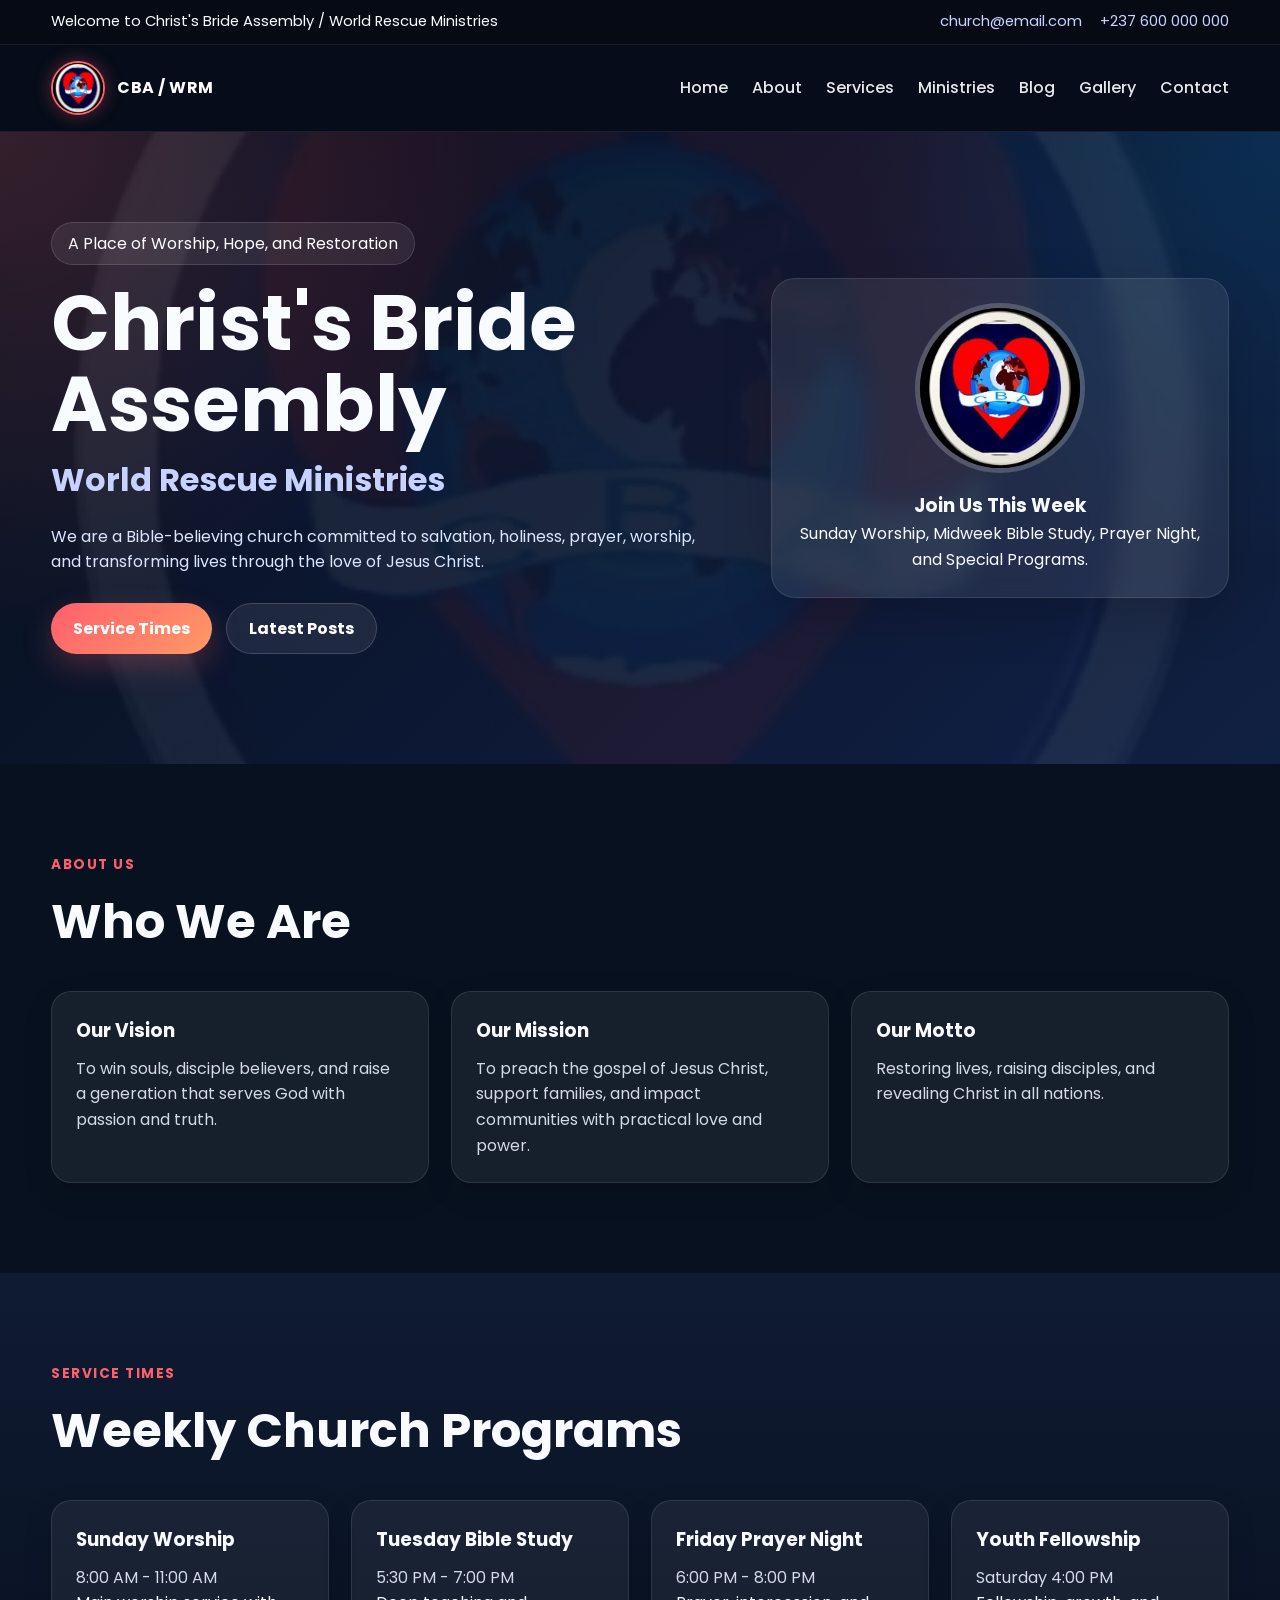
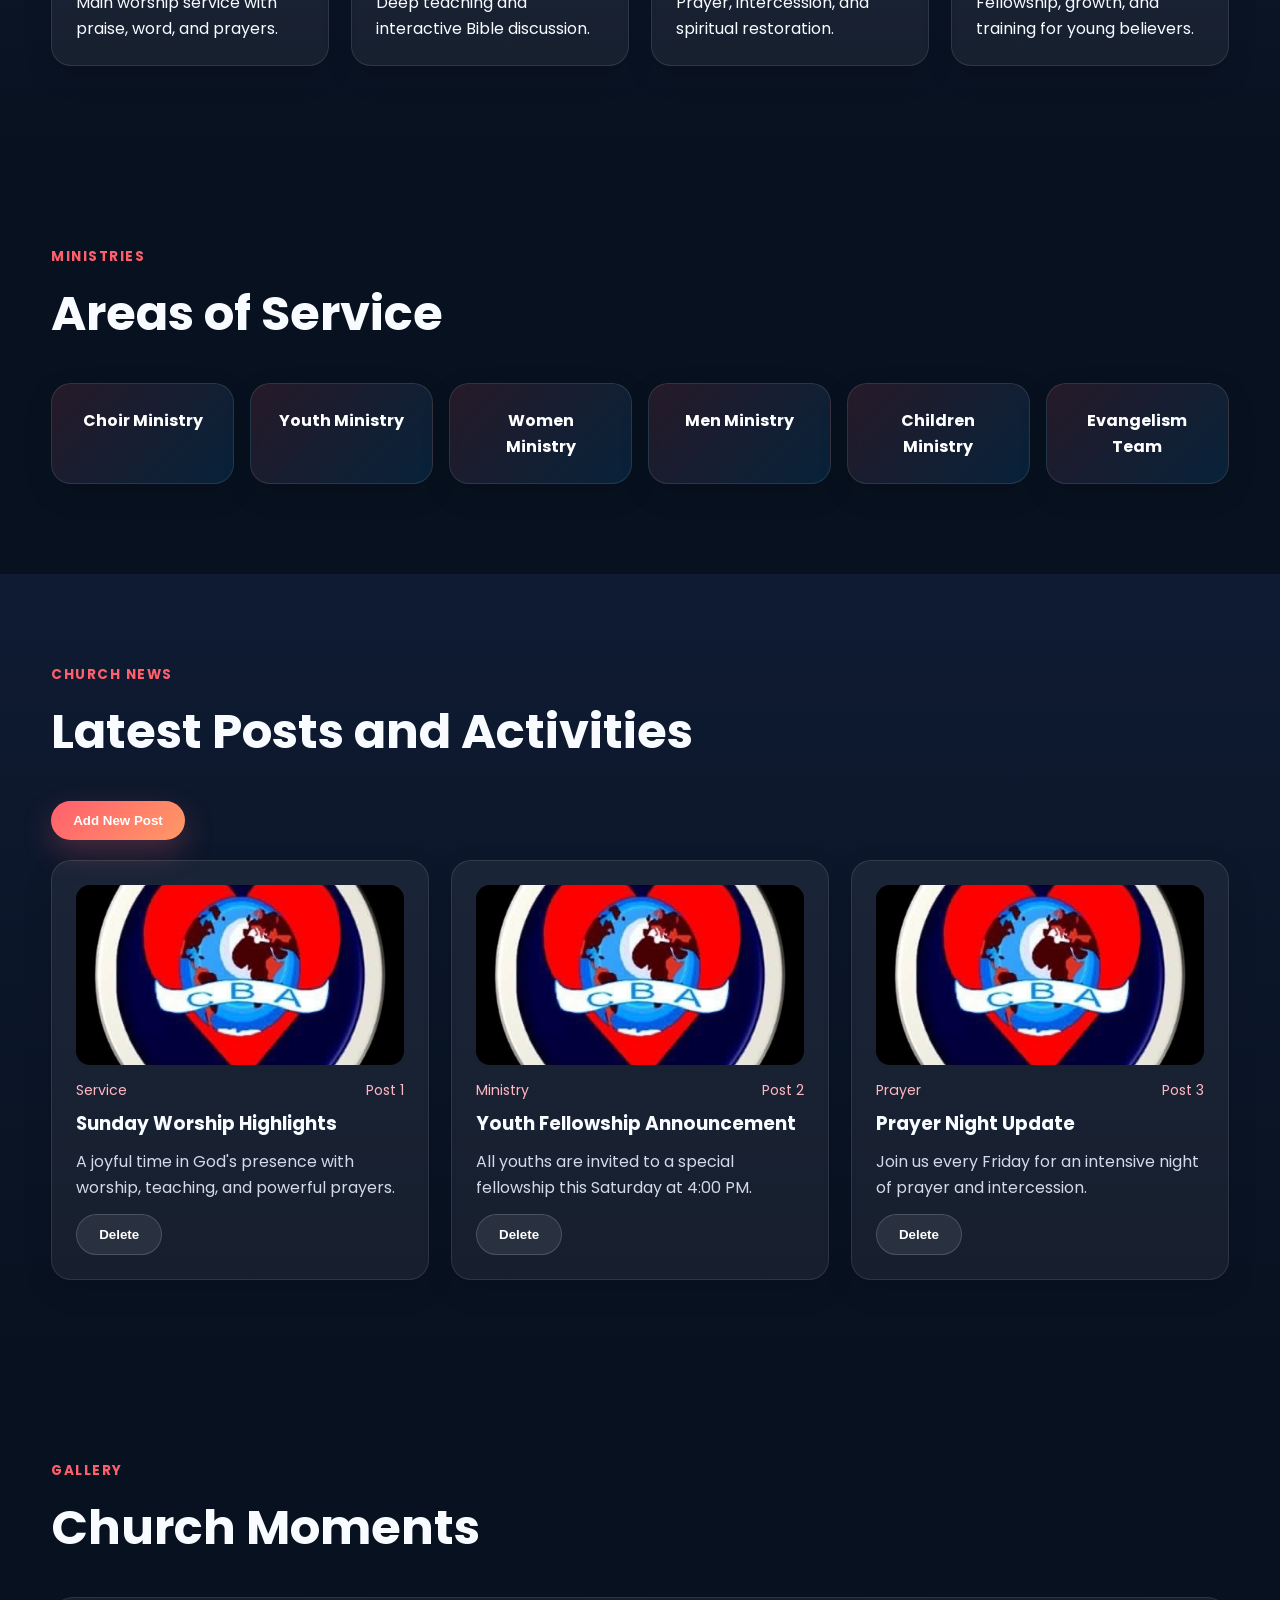
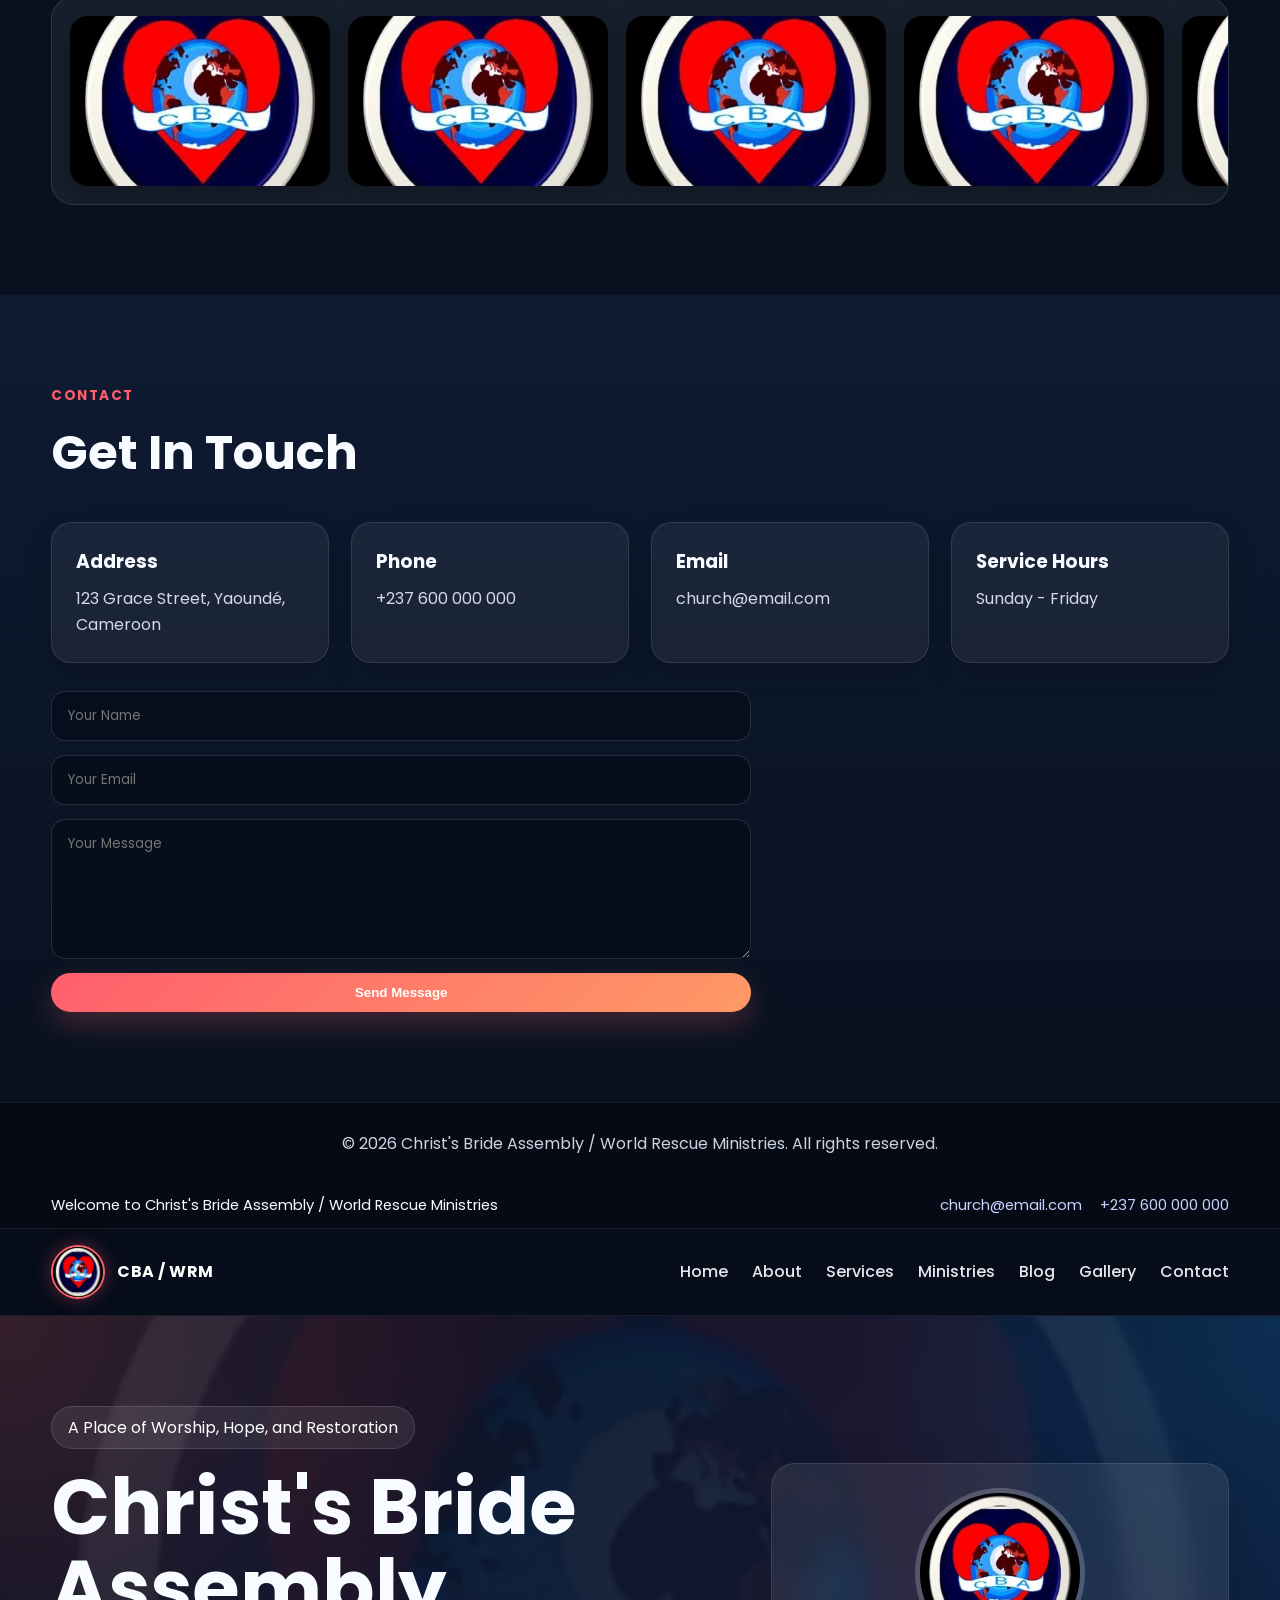
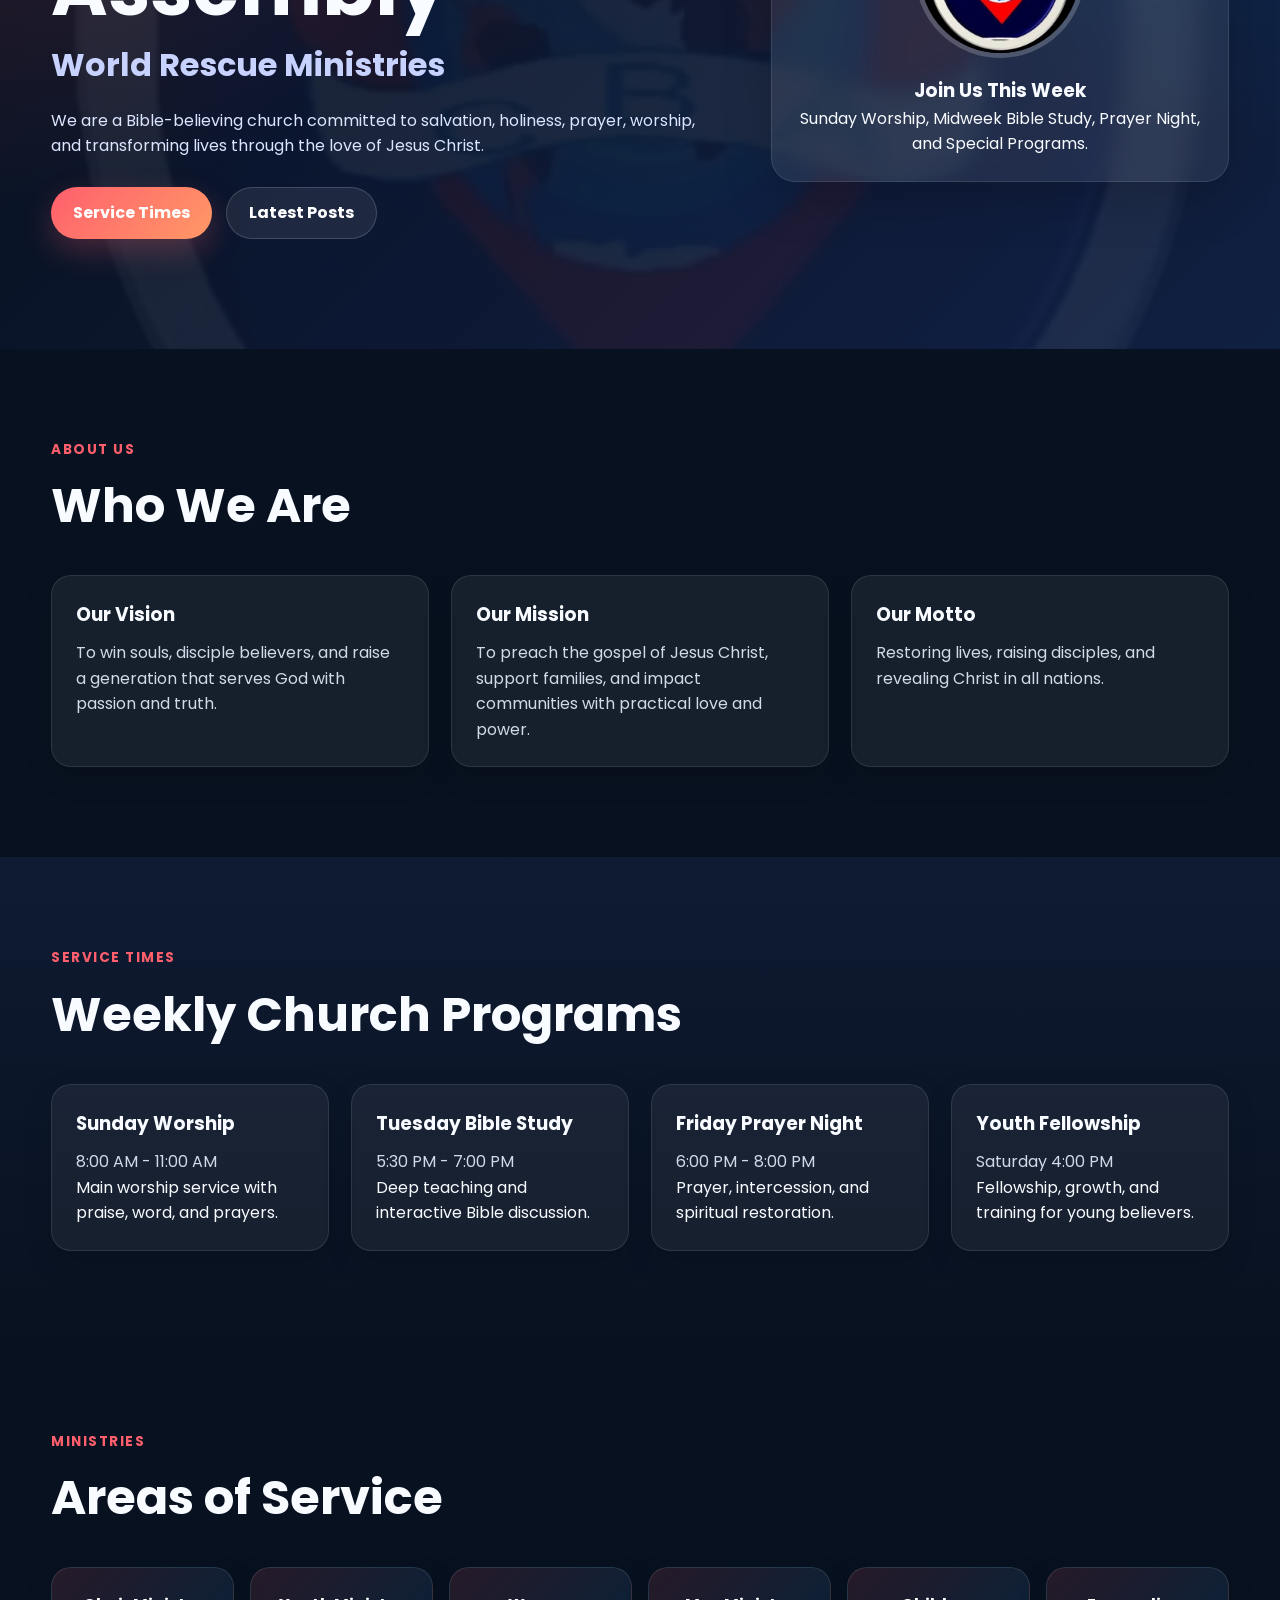
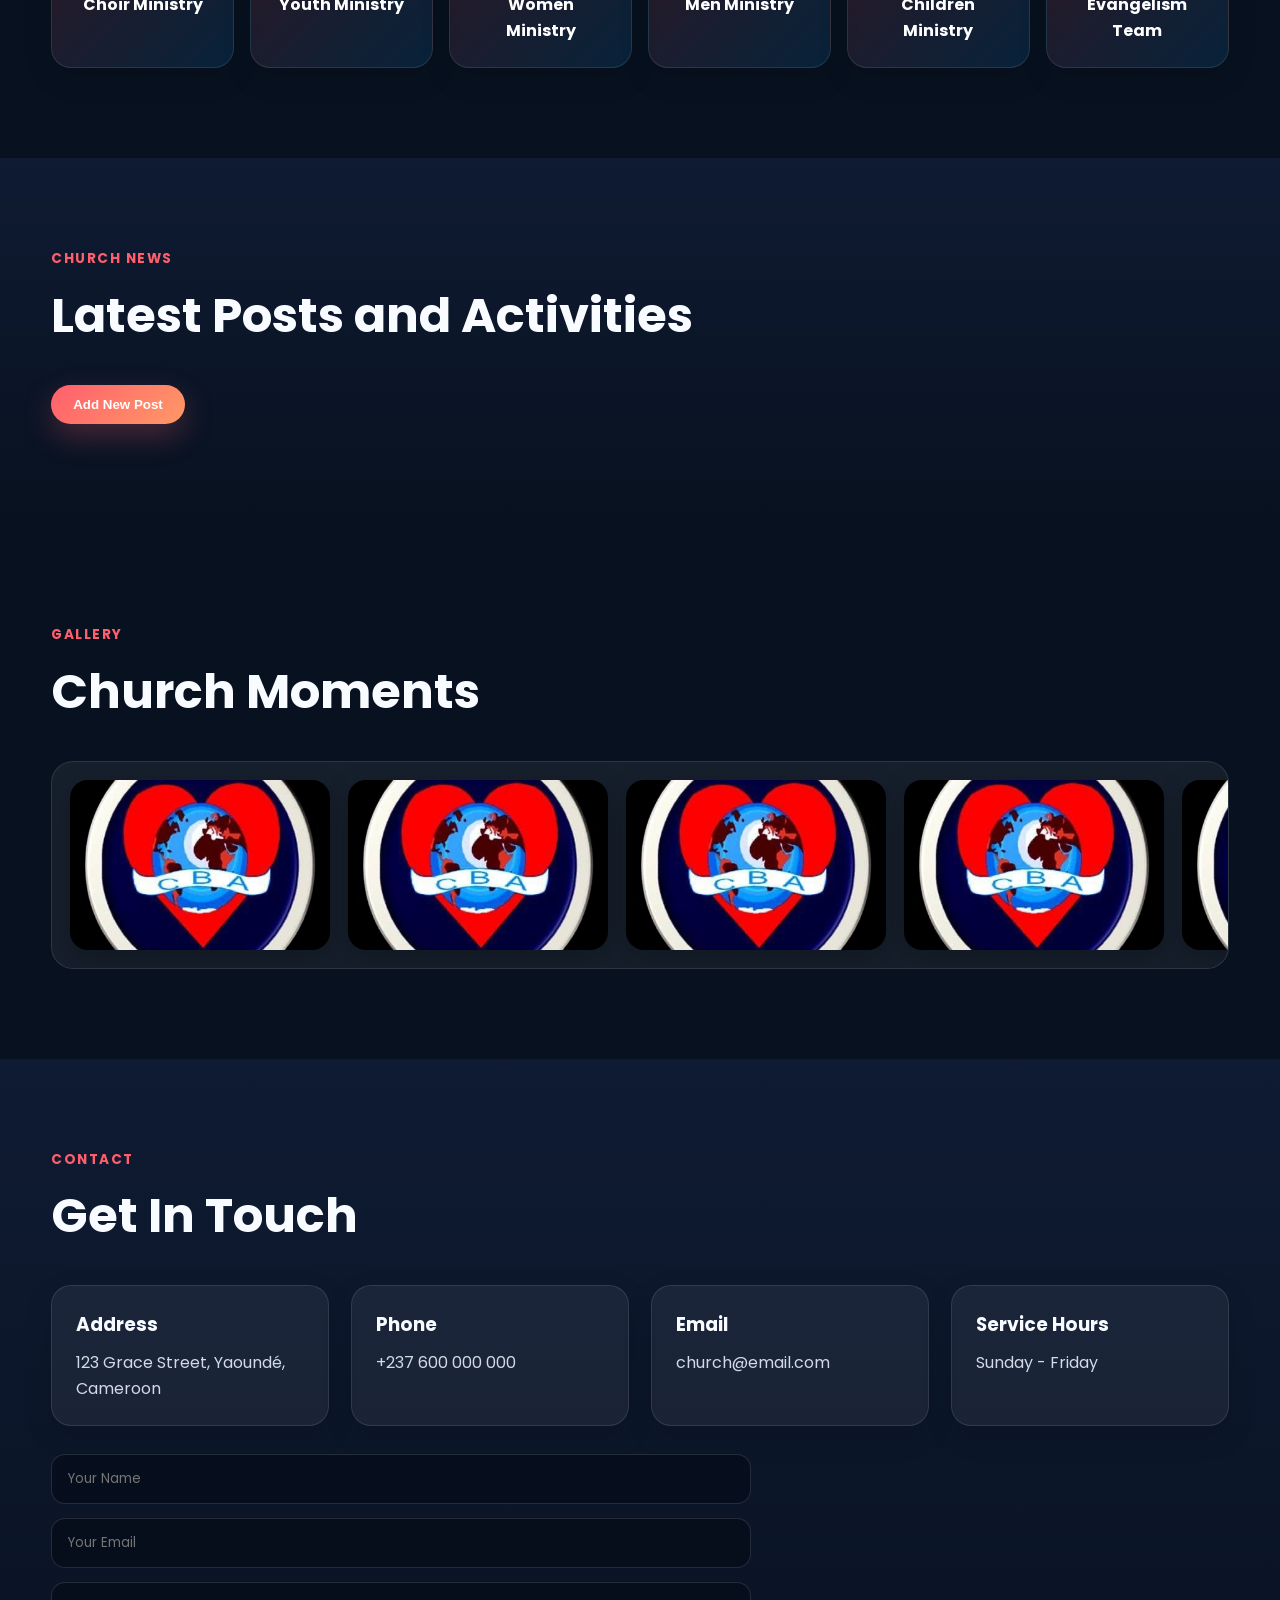
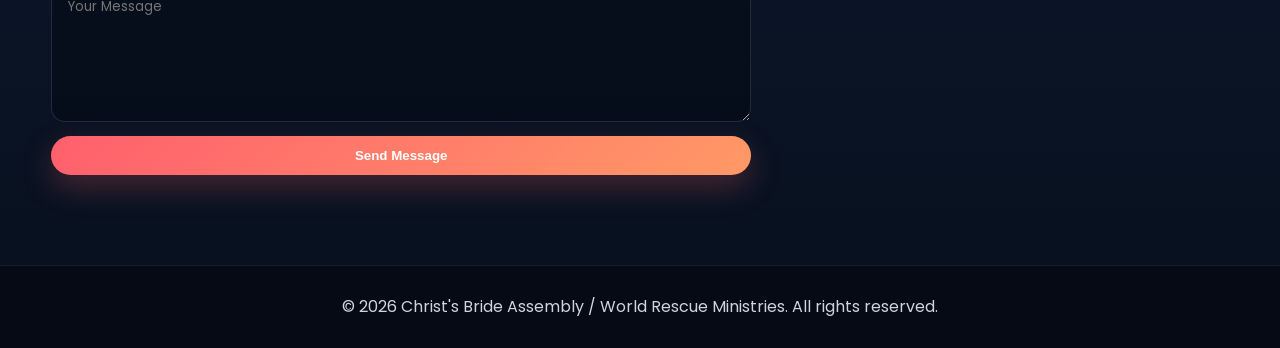
==== index.html @ 1aa7dc8a "Add files via upload" ====
<!DOCTYPE html>
<html lang="en">
<head>
  <meta charset="UTF-8" />
  <meta name="viewport" content="width=device-width, initial-scale=1.0" />
  <title>Christ's Bride Assembly | World Rescue Ministries</title>
  <link rel="preconnect" href="https://fonts.googleapis.com">
  <link rel="preconnect" href="https://fonts.gstatic.com" crossorigin>
  <link href="https://fonts.googleapis.com/css2?family=Poppins:wght@300;400;500;600;700;800&display=swap" rel="stylesheet">
  <link rel="stylesheet" href="style.css" />
</head>
<body>

  <!-- Top bar -->
  <div class="topbar">
    <div class="container topbar-inner">
      <p>Welcome to Christ's Bride Assembly / World Rescue Ministries</p>
      <div class="topbar-links">
        <a href="mailto:church@email.com">church@email.com</a>
        <a href="tel:+237600000000">+237 600 000 000</a>
      </div>
    </div>
  </div>

  <!-- Header -->
  <header class="header">
    <div class="container nav-container">
      <a href="#home" class="logo-wrap">
        <img src="IMG-20260717-WA0004.jpg" alt="Church Logo" class="logo-img">
        <span class="logo-text">CBA / WRM</span>
      </a>

      <button class="menu-toggle" id="menuToggle" aria-label="Toggle menu">☰</button>

      <nav class="nav" id="navMenu">
        <a href="#home">Home</a>
        <a href="#about">About</a>
        <a href="#services">Services</a>
        <a href="#ministries">Ministries</a>
        <a href="#news">Blog</a>
        <a href="#gallery">Gallery</a>
        <a href="#contact">Contact</a>
      </nav>
    </div>
  </header>

  <!-- Hero -->
  <section class="hero" id="home">
    <div class="hero-overlay"></div>
    <div class="container hero-grid">
      <div class="hero-content">
        <p class="eyebrow">A Place of Worship, Hope, and Restoration</p>
        <h1>Christ's Bride Assembly</h1>
        <h2>World Rescue Ministries</h2>
        <p class="hero-text">
          We are a Bible-believing church committed to salvation, holiness, prayer, worship, and transforming lives through the love of Jesus Christ.
        </p>
        <div class="hero-actions">
          <a href="#services" class="btn btn-primary">Service Times</a>
          <a href="#news" class="btn btn-secondary">Latest Posts</a>
        </div>
      </div>

      <div class="hero-card">
        <div class="hero-card-inner">
          <img src="IMG-20260717-WA0004.jpg" alt="Church Logo" class="hero-logo">
          <div>
            <h3>Join Us This Week</h3>
            <p>Sunday Worship, Midweek Bible Study, Prayer Night, and Special Programs.</p>
          </div>
        </div>
      </div>
    </div>
  </section>

  <!-- About -->
  <section class="section" id="about">
    <div class="container">
      <div class="section-heading">
        <p class="section-label">About Us</p>
        <h2>Who We Are</h2>
      </div>
      <div class="about-grid">
        <div class="about-card">
          <h3>Our Vision</h3>
          <p>To win souls, disciple believers, and raise a generation that serves God with passion and truth.</p>
        </div>
        <div class="about-card">
          <h3>Our Mission</h3>
          <p>To preach the gospel of Jesus Christ, support families, and impact communities with practical love and power.</p>
        </div>
        <div class="about-card">
          <h3>Our Motto</h3>
          <p>Restoring lives, raising disciples, and revealing Christ in all nations.</p>
        </div>
      </div>
    </div>
  </section>

  <!-- Services -->
  <section class="section alt-bg" id="services">
    <div class="container">
      <div class="section-heading">
        <p class="section-label">Service Times</p>
        <h2>Weekly Church Programs</h2>
      </div>
      <div class="service-grid">
        <div class="service-card">
          <h3>Sunday Worship</h3>
          <p>8:00 AM - 11:00 AM</p>
          <span>Main worship service with praise, word, and prayers.</span>
        </div>
        <div class="service-card">
          <h3>Tuesday Bible Study</h3>
          <p>5:30 PM - 7:00 PM</p>
          <span>Deep teaching and interactive Bible discussion.</span>
        </div>
        <div class="service-card">
          <h3>Friday Prayer Night</h3>
          <p>6:00 PM - 8:00 PM</p>
          <span>Prayer, intercession, and spiritual restoration.</span>
        </div>
        <div class="service-card">
          <h3>Youth Fellowship</h3>
          <p>Saturday 4:00 PM</p>
          <span>Fellowship, growth, and training for young believers.</span>
        </div>
      </div>
    </div>
  </section>

  <!-- Ministries -->
  <section class="section" id="ministries">
    <div class="container">
      <div class="section-heading">
        <p class="section-label">Ministries</p>
        <h2>Areas of Service</h2>
      </div>
      <div class="ministry-grid">
        <div class="ministry-card">Choir Ministry</div>
        <div class="ministry-card">Youth Ministry</div>
        <div class="ministry-card">Women Ministry</div>
        <div class="ministry-card">Men Ministry</div>
        <div class="ministry-card">Children Ministry</div>
        <div class="ministry-card">Evangelism Team</div>
      </div>
    </div>
  </section>

  <!-- Blog / News -->
  <section class="section alt-bg" id="news">
    <div class="container">
      <div class="section-heading">
        <p class="section-label">Church News</p>
        <h2>Latest Posts and Activities</h2>
      </div>

      <!-- Add post button -->
      <div class="post-toolbar">
        <button class="btn btn-primary" id="openPostFormBtn">Add New Post</button>
      </div>

      <!-- Hidden form for adding posts -->
      <div class="post-form-wrap hidden" id="postFormWrap">
        <form id="postForm" class="post-form">
          <h3>Add Church Post</h3>
          <input type="text" id="postTitle" placeholder="Post title" required>
          <input type="text" id="postCategory" placeholder="Category e.g. Service, Event" required>
          <textarea id="postContent" placeholder="Write the church update here..." required></textarea>
          <input type="text" id="postImage" placeholder="Image file name or URL (optional)">
          <button type="submit" class="btn btn-primary">Publish Post</button>
          <button type="button" class="btn btn-secondary" id="closePostFormBtn">Cancel</button>
        </form>
      </div>

      <div class="posts-grid" id="postsGrid"></div>
    </div>
  </section>

  <!-- Gallery -->
  <section class="section" id="gallery">
    <div class="container">
      <div class="section-heading">
        <p class="section-label">Gallery</p>
        <h2>Church Moments</h2>
      </div>

      <div class="marquee">
        <div class="marquee-track">
          <img src="IMG-20260717-WA0004.jpg" alt="Church photo 1">
          <img src="IMG-20260717-WA0004.jpg" alt="Church photo 2">
          <img src="IMG-20260717-WA0004.jpg" alt="Church photo 3">
          <img src="IMG-20260717-WA0004.jpg" alt="Church photo 4">
          <img src="IMG-20260717-WA0004.jpg" alt="Church photo 5">
          <img src="IMG-20260717-WA0004.jpg" alt="Church photo 6">
        </div>
      </div>
    </div>
  </section>

  <!-- Contact -->
  <section class="section alt-bg" id="contact">
    <div class="container">
      <div class="section-heading">
        <p class="section-label">Contact</p>
        <h2>Get In Touch</h2>
      </div>

      <div class="contact-grid">
        <div class="contact-card">
          <h3>Address</h3>
          <p>123 Grace Street, Yaoundé, Cameroon</p>
        </div>
        <div class="contact-card">
          <h3>Phone</h3>
          <p>+237 600 000 000</p>
        </div>
        <div class="contact-card">
          <h3>Email</h3>
          <p>church@email.com</p>
        </div>
        <div class="contact-card">
          <h3>Service Hours</h3>
          <p>Sunday - Friday</p>
        </div>
      </div>

      <form class="contact-form">
        <input type="text" placeholder="Your Name">
        <input type="email" placeholder="Your Email">
        <textarea placeholder="Your Message"></textarea>
        <button type="submit" class="btn btn-primary">Send Message</button>
      </form>
    </div>
  </section>

  <footer class="footer">
    <div class="container footer-inner">
      <p>© 2026 Christ's Bride Assembly / World Rescue Ministries. All rights reserved.</p>
    </div>
  </footer>

  <script src="script.js"></script>
</body>
</html><!DOCTYPE html>
<html lang="en">
<head>
  <meta charset="UTF-8" />
  <meta name="viewport" content="width=device-width, initial-scale=1.0" />
  <title>Christ's Bride Assembly | World Rescue Ministries</title>
  <link rel="preconnect" href="https://fonts.googleapis.com">
  <link rel="preconnect" href="https://fonts.gstatic.com" crossorigin>
  <link href="https://fonts.googleapis.com/css2?family=Poppins:wght@300;400;500;600;700;800&display=swap" rel="stylesheet">
  <link rel="stylesheet" href="style.css" />
</head>
<body>

  <!-- Top bar -->
  <div class="topbar">
    <div class="container topbar-inner">
      <p>Welcome to Christ's Bride Assembly / World Rescue Ministries</p>
      <div class="topbar-links">
        <a href="mailto:church@email.com">church@email.com</a>
        <a href="tel:+237600000000">+237 600 000 000</a>
      </div>
    </div>
  </div>

  <!-- Header -->
  <header class="header">
    <div class="container nav-container">
      <a href="#home" class="logo-wrap">
        <img src="IMG-20260717-WA0004.jpg" alt="Church Logo" class="logo-img">
        <span class="logo-text">CBA / WRM</span>
      </a>

      <button class="menu-toggle" id="menuToggle" aria-label="Toggle menu">☰</button>

      <nav class="nav" id="navMenu">
        <a href="#home">Home</a>
        <a href="#about">About</a>
        <a href="#services">Services</a>
        <a href="#ministries">Ministries</a>
        <a href="#news">Blog</a>
        <a href="#gallery">Gallery</a>
        <a href="#contact">Contact</a>
      </nav>
    </div>
  </header>

  <!-- Hero -->
  <section class="hero" id="home">
    <div class="hero-overlay"></div>
    <div class="container hero-grid">
      <div class="hero-content">
        <p class="eyebrow">A Place of Worship, Hope, and Restoration</p>
        <h1>Christ's Bride Assembly</h1>
        <h2>World Rescue Ministries</h2>
        <p class="hero-text">
          We are a Bible-believing church committed to salvation, holiness, prayer, worship, and transforming lives through the love of Jesus Christ.
        </p>
        <div class="hero-actions">
          <a href="#services" class="btn btn-primary">Service Times</a>
          <a href="#news" class="btn btn-secondary">Latest Posts</a>
        </div>
      </div>

      <div class="hero-card">
        <div class="hero-card-inner">
          <img src="IMG-20260717-WA0004.jpg" alt="Church Logo" class="hero-logo">
          <div>
            <h3>Join Us This Week</h3>
            <p>Sunday Worship, Midweek Bible Study, Prayer Night, and Special Programs.</p>
          </div>
        </div>
      </div>
    </div>
  </section>

  <!-- About -->
  <section class="section" id="about">
    <div class="container">
      <div class="section-heading">
        <p class="section-label">About Us</p>
        <h2>Who We Are</h2>
      </div>
      <div class="about-grid">
        <div class="about-card">
          <h3>Our Vision</h3>
          <p>To win souls, disciple believers, and raise a generation that serves God with passion and truth.</p>
        </div>
        <div class="about-card">
          <h3>Our Mission</h3>
          <p>To preach the gospel of Jesus Christ, support families, and impact communities with practical love and power.</p>
        </div>
        <div class="about-card">
          <h3>Our Motto</h3>
          <p>Restoring lives, raising disciples, and revealing Christ in all nations.</p>
        </div>
      </div>
    </div>
  </section>

  <!-- Services -->
  <section class="section alt-bg" id="services">
    <div class="container">
      <div class="section-heading">
        <p class="section-label">Service Times</p>
        <h2>Weekly Church Programs</h2>
      </div>
      <div class="service-grid">
        <div class="service-card">
          <h3>Sunday Worship</h3>
          <p>8:00 AM - 11:00 AM</p>
          <span>Main worship service with praise, word, and prayers.</span>
        </div>
        <div class="service-card">
          <h3>Tuesday Bible Study</h3>
          <p>5:30 PM - 7:00 PM</p>
          <span>Deep teaching and interactive Bible discussion.</span>
        </div>
        <div class="service-card">
          <h3>Friday Prayer Night</h3>
          <p>6:00 PM - 8:00 PM</p>
          <span>Prayer, intercession, and spiritual restoration.</span>
        </div>
        <div class="service-card">
          <h3>Youth Fellowship</h3>
          <p>Saturday 4:00 PM</p>
          <span>Fellowship, growth, and training for young believers.</span>
        </div>
      </div>
    </div>
  </section>

  <!-- Ministries -->
  <section class="section" id="ministries">
    <div class="container">
      <div class="section-heading">
        <p class="section-label">Ministries</p>
        <h2>Areas of Service</h2>
      </div>
      <div class="ministry-grid">
        <div class="ministry-card">Choir Ministry</div>
        <div class="ministry-card">Youth Ministry</div>
        <div class="ministry-card">Women Ministry</div>
        <div class="ministry-card">Men Ministry</div>
        <div class="ministry-card">Children Ministry</div>
        <div class="ministry-card">Evangelism Team</div>
      </div>
    </div>
  </section>

  <!-- Blog / News -->
  <section class="section alt-bg" id="news">
    <div class="container">
      <div class="section-heading">
        <p class="section-label">Church News</p>
        <h2>Latest Posts and Activities</h2>
      </div>

      <!-- Add post button -->
      <div class="post-toolbar">
        <button class="btn btn-primary" id="openPostFormBtn">Add New Post</button>
      </div>

      <!-- Hidden form for adding posts -->
      <div class="post-form-wrap hidden" id="postFormWrap">
        <form id="postForm" class="post-form">
          <h3>Add Church Post</h3>
          <input type="text" id="postTitle" placeholder="Post title" required>
          <input type="text" id="postCategory" placeholder="Category e.g. Service, Event" required>
          <textarea id="postContent" placeholder="Write the church update here..." required></textarea>
          <input type="text" id="postImage" placeholder="Image file name or URL (optional)">
          <button type="submit" class="btn btn-primary">Publish Post</button>
          <button type="button" class="btn btn-secondary" id="closePostFormBtn">Cancel</button>
        </form>
      </div>

      <div class="posts-grid" id="postsGrid"></div>
    </div>
  </section>

  <!-- Gallery -->
  <section class="section" id="gallery">
    <div class="container">
      <div class="section-heading">
        <p class="section-label">Gallery</p>
        <h2>Church Moments</h2>
      </div>

      <div class="marquee">
        <div class="marquee-track">
          <img src="IMG-20260717-WA0004.jpg" alt="Church photo 1">
          <img src="IMG-20260717-WA0004.jpg" alt="Church photo 2">
          <img src="IMG-20260717-WA0004.jpg" alt="Church photo 3">
          <img src="IMG-20260717-WA0004.jpg" alt="Church photo 4">
          <img src="IMG-20260717-WA0004.jpg" alt="Church photo 5">
          <img src="IMG-20260717-WA0004.jpg" alt="Church photo 6">
        </div>
      </div>
    </div>
  </section>

  <!-- Contact -->
  <section class="section alt-bg" id="contact">
    <div class="container">
      <div class="section-heading">
        <p class="section-label">Contact</p>
        <h2>Get In Touch</h2>
      </div>

      <div class="contact-grid">
        <div class="contact-card">
          <h3>Address</h3>
          <p>123 Grace Street, Yaoundé, Cameroon</p>
        </div>
        <div class="contact-card">
          <h3>Phone</h3>
          <p>+237 600 000 000</p>
        </div>
        <div class="contact-card">
          <h3>Email</h3>
          <p>church@email.com</p>
        </div>
        <div class="contact-card">
          <h3>Service Hours</h3>
          <p>Sunday - Friday</p>
        </div>
      </div>

      <form class="contact-form">
        <input type="text" placeholder="Your Name">
        <input type="email" placeholder="Your Email">
        <textarea placeholder="Your Message"></textarea>
        <button type="submit" class="btn btn-primary">Send Message</button>
      </form>
    </div>
  </section>

  <footer class="footer">
    <div class="container footer-inner">
      <p>© 2026 Christ's Bride Assembly / World Rescue Ministries. All rights reserved.</p>
    </div>
  </footer>

  <script src="script.js"></script>
</body>
</html>
---- style.css ----
/* Reset */
* {
  margin: 0;
  padding: 0;
  box-sizing: border-box;
}

html {
  scroll-behavior: smooth;
}

body {
  font-family: 'Poppins', sans-serif;
  background: #08111f;
  color: #f8fbff;
  line-height: 1.6;
}

img {
  max-width: 100%;
  display: block;
}

.container {
  width: min(1180px, 92%);
  margin: auto;
}

.section {
  padding: 90px 0;
}

.alt-bg {
  background: linear-gradient(180deg, #0f1b33 0%, #08111f 100%);
}

.section-heading {
  margin-bottom: 30px;
}

.section-label {
  color: #ff5f6d;
  font-weight: 700;
  text-transform: uppercase;
  letter-spacing: 1.5px;
  font-size: 0.85rem;
  margin-bottom: 8px;
}

.section-heading h2 {
  font-size: clamp(1.8rem, 4vw, 3rem);
}

/* Topbar */
.topbar {
  background: #050a14;
  border-bottom: 1px solid rgba(255,255,255,0.08);
  font-size: 0.92rem;
}

.topbar-inner {
  display: flex;
  justify-content: space-between;
  gap: 15px;
  padding: 10px 0;
  flex-wrap: wrap;
}

.topbar-links {
  display: flex;
  gap: 18px;
  flex-wrap: wrap;
}

.topbar a {
  color: #c7d2fe;
  text-decoration: none;
}

/* Header */
.header {
  position: sticky;
  top: 0;
  z-index: 1000;
  background: rgba(7, 13, 26, 0.92);
  backdrop-filter: blur(14px);
  border-bottom: 1px solid rgba(255,255,255,0.08);
}

.nav-container {
  display: flex;
  align-items: center;
  justify-content: space-between;
  padding: 16px 0;
  position: relative;
}

.logo-wrap {
  display: flex;
  align-items: center;
  gap: 12px;
  text-decoration: none;
  color: #fff;
}

.logo-img {
  width: 54px;
  height: 54px;
  object-fit: cover;
  border-radius: 50%;
  border: 2px solid #ff5f6d;
  box-shadow: 0 0 18px rgba(255,95,109,0.35);
}

.logo-text {
  font-weight: 700;
  letter-spacing: 0.5px;
}

.nav {
  display: flex;
  gap: 24px;
}

.nav a {
  text-decoration: none;
  color: #e5e7eb;
  font-weight: 500;
  transition: 0.3s ease;
}

.nav a:hover {
  color: #ff5f6d;
}

.menu-toggle {
  display: none;
  border: none;
  background: transparent;
  color: white;
  font-size: 1.8rem;
  cursor: pointer;
}

/* Hero */
.hero {
  position: relative;
  padding: 90px 0 110px;
  background:
    radial-gradient(circle at top left, rgba(255,95,109,0.20), transparent 35%),
    radial-gradient(circle at top right, rgba(0,167,255,0.15), transparent 30%),
    linear-gradient(135deg, #08111f 0%, #122246 100%);
  overflow: hidden;
}

.hero-overlay {
  position: absolute;
  inset: 0;
  background: url('IMG-20260717-WA0004.jpg') center/cover no-repeat;
  opacity: 0.06;
}

.hero-grid {
  position: relative;
  display: grid;
  grid-template-columns: 1.2fr 0.8fr;
  gap: 32px;
  align-items: center;
}

.eyebrow {
  display: inline-block;
  background: rgba(255,255,255,0.08);
  padding: 8px 16px;
  border-radius: 999px;
  margin-bottom: 18px;
  color: #fff;
  border: 1px solid rgba(255,255,255,0.12);
}

.hero-content h1 {
  font-size: clamp(2.4rem, 6vw, 4.8rem);
  line-height: 1.05;
  margin-bottom: 10px;
}

.hero-content h2 {
  font-size: clamp(1.3rem, 3vw, 2rem);
  color: #c7d2fe;
  margin-bottom: 18px;
}

.hero-text {
  max-width: 650px;
  color: #dbe5ff;
  margin-bottom: 28px;
}

.hero-actions {
  display: flex;
  gap: 14px;
  flex-wrap: wrap;
}

.btn {
  display: inline-flex;
  align-items: center;
  justify-content: center;
  gap: 8px;
  padding: 12px 22px;
  border-radius: 999px;
  text-decoration: none;
  font-weight: 700;
  border: none;
  cursor: pointer;
  transition: 0.35s ease;
}

.btn-primary {
  background: linear-gradient(135deg, #ff5f6d, #ff9966);
  color: white;
  box-shadow: 0 12px 30px rgba(255,95,109,0.25);
}

.btn-primary:hover {
  transform: translateY(-3px);
  box-shadow: 0 16px 40px rgba(255,95,109,0.35);
}

.btn-secondary {
  background: rgba(255,255,255,0.08);
  color: #fff;
  border: 1px solid rgba(255,255,255,0.16);
}

.btn-secondary:hover {
  transform: translateY(-3px);
  background: rgba(255,255,255,0.14);
}

.hero-card {
  background: rgba(255,255,255,0.08);
  border: 1px solid rgba(255,255,255,0.10);
  border-radius: 24px;
  padding: 24px;
  backdrop-filter: blur(10px);
  box-shadow: 0 18px 50px rgba(0,0,0,0.18);
  transition: 0.3s ease;
}

.hero-card:hover {
  transform: translateY(-6px);
}

.hero-card-inner {
  display: grid;
  gap: 18px;
  text-align: center;
}

.hero-logo {
  width: 170px;
  height: 170px;
  object-fit: cover;
  margin: 0 auto;
  border-radius: 50%;
  border: 5px solid rgba(255,255,255,0.2);
}

/* About */
.about-grid,
.service-grid,
.contact-grid {
  display: grid;
  grid-template-columns: repeat(auto-fit, minmax(230px, 1fr));
  gap: 22px;
}

.about-card,
.service-card,
.ministry-card,
.contact-card,
.post-card {
  background: rgba(255,255,255,0.06);
  border: 1px solid rgba(255,255,255,0.10);
  border-radius: 20px;
  padding: 24px;
  transition: 0.35s ease;
  box-shadow: 0 10px 30px rgba(0,0,0,0.12);
}

.about-card:hover,
.service-card:hover,
.ministry-card:hover,
.contact-card:hover,
.post-card:hover {
  transform: translateY(-8px);
  border-color: rgba(255,95,109,0.5);
  box-shadow: 0 16px 40px rgba(0,0,0,0.22);
}

.about-card h3,
.service-card h3,
.contact-card h3,
.post-card h3 {
  margin-bottom: 10px;
}

.about-card p,
.service-card p,
.contact-card p,
.post-card p {
  color: #d3d9e8;
}

/* Ministries */
.ministry-grid {
  display: grid;
  grid-template-columns: repeat(auto-fit, minmax(180px, 1fr));
  gap: 16px;
}

.ministry-card {
  text-align: center;
  font-weight: 700;
  color: #fff;
  background: linear-gradient(135deg, rgba(255,95,109,0.12), rgba(0,167,255,0.12));
}

/* Posts */
.post-toolbar {
  margin-bottom: 20px;
}

.post-form-wrap {
  margin-bottom: 30px;
}

.hidden {
  display: none;
}

.post-form {
  background: rgba(255,255,255,0.06);
  border: 1px solid rgba(255,255,255,0.10);
  padding: 22px;
  border-radius: 20px;
  display: grid;
  gap: 14px;
}

.post-form h3 {
  margin-bottom: 8px;
}

.post-form input,
.post-form textarea,
.contact-form input,
.contact-form textarea {
  width: 100%;
  padding: 14px 16px;
  border-radius: 14px;
  border: 1px solid rgba(255,255,255,0.12);
  outline: none;
  background: rgba(5,10,20,0.55);
  color: white;
  font-family: inherit;
}

.post-form textarea,
.contact-form textarea {
  min-height: 140px;
  resize: vertical;
}

.posts-grid {
  display: grid;
  grid-template-columns: repeat(auto-fit, minmax(260px, 1fr));
  gap: 22px;
}

.post-card img {
  width: 100%;
  height: 180px;
  object-fit: cover;
  border-radius: 14px;
  margin-bottom: 14px;
}

.post-meta {
  display: flex;
  justify-content: space-between;
  gap: 10px;
  color: #ffb7c0;
  font-size: 0.88rem;
  margin-bottom: 8px;
}

/* Gallery marquee */
.marquee {
  overflow: hidden;
  border-radius: 22px;
  background: rgba(255,255,255,0.06);
  border: 1px solid rgba(255,255,255,0.10);
}

.marquee-track {
  display: flex;
  gap: 18px;
  width: max-content;
  animation: scroll 24s linear infinite;
  padding: 18px;
}

.marquee:hover .marquee-track {
  animation-play-state: paused;
}

.marquee-track img {
  width: 260px;
  height: 170px;
  object-fit: cover;
  border-radius: 18px;
  transition: 0.3s ease;
  box-shadow: 0 10px 28px rgba(0,0,0,0.22);
}

.marquee-track img:hover {
  transform: scale(1.04);
  filter: brightness(1.1);
}

@keyframes scroll {
  from {
    transform: translateX(0);
  }
  to {
    transform: translateX(-50%);
  }
}

/* Contact */
.contact-form {
  margin-top: 28px;
  display: grid;
  gap: 14px;
  max-width: 700px;
}

/* Footer */
.footer {
  padding: 28px 0;
  border-top: 1px solid rgba(255,255,255,0.08);
  background: #050a14;
}

.footer-inner {
  text-align: center;
  color: #cbd5e1;
}

/* Responsive */
@media (max-width: 900px) {
  .hero-grid {
    grid-template-columns: 1fr;
    text-align: center;
  }

  .hero-actions {
    justify-content: center;
  }

  .nav {
    position: absolute;
    top: 72px;
    right: 0;
    left: 0;
    background: #09101d;
    display: none;
    flex-direction: column;
    padding: 16px;
    border-radius: 18px;
    border: 1px solid rgba(255,255,255,0.08);
  }

  .nav.show {
    display: flex;
  }

  .menu-toggle {
    display: block;
  }
}

@media (max-width: 600px) {
  .section {
    padding: 70px 0;
  }

  .topbar-inner {
    justify-content: center;
    text-align: center;
  }

  .marquee-track img {
    width: 210px;
    height: 140px;
  }

  .hero-content h1 {
    font-size: 2.6rem;
  }
}
---- style.css ----
/* Reset */
* {
  margin: 0;
  padding: 0;
  box-sizing: border-box;
}

html {
  scroll-behavior: smooth;
}

body {
  font-family: 'Poppins', sans-serif;
  background: #08111f;
  color: #f8fbff;
  line-height: 1.6;
}

img {
  max-width: 100%;
  display: block;
}

.container {
  width: min(1180px, 92%);
  margin: auto;
}

.section {
  padding: 90px 0;
}

.alt-bg {
  background: linear-gradient(180deg, #0f1b33 0%, #08111f 100%);
}

.section-heading {
  margin-bottom: 30px;
}

.section-label {
  color: #ff5f6d;
  font-weight: 700;
  text-transform: uppercase;
  letter-spacing: 1.5px;
  font-size: 0.85rem;
  margin-bottom: 8px;
}

.section-heading h2 {
  font-size: clamp(1.8rem, 4vw, 3rem);
}

/* Topbar */
.topbar {
  background: #050a14;
  border-bottom: 1px solid rgba(255,255,255,0.08);
  font-size: 0.92rem;
}

.topbar-inner {
  display: flex;
  justify-content: space-between;
  gap: 15px;
  padding: 10px 0;
  flex-wrap: wrap;
}

.topbar-links {
  display: flex;
  gap: 18px;
  flex-wrap: wrap;
}

.topbar a {
  color: #c7d2fe;
  text-decoration: none;
}

/* Header */
.header {
  position: sticky;
  top: 0;
  z-index: 1000;
  background: rgba(7, 13, 26, 0.92);
  backdrop-filter: blur(14px);
  border-bottom: 1px solid rgba(255,255,255,0.08);
}

.nav-container {
  display: flex;
  align-items: center;
  justify-content: space-between;
  padding: 16px 0;
  position: relative;
}

.logo-wrap {
  display: flex;
  align-items: center;
  gap: 12px;
  text-decoration: none;
  color: #fff;
}

.logo-img {
  width: 54px;
  height: 54px;
  object-fit: cover;
  border-radius: 50%;
  border: 2px solid #ff5f6d;
  box-shadow: 0 0 18px rgba(255,95,109,0.35);
}

.logo-text {
  font-weight: 700;
  letter-spacing: 0.5px;
}

.nav {
  display: flex;
  gap: 24px;
}

.nav a {
  text-decoration: none;
  color: #e5e7eb;
  font-weight: 500;
  transition: 0.3s ease;
}

.nav a:hover {
  color: #ff5f6d;
}

.menu-toggle {
  display: none;
  border: none;
  background: transparent;
  color: white;
  font-size: 1.8rem;
  cursor: pointer;
}

/* Hero */
.hero {
  position: relative;
  padding: 90px 0 110px;
  background:
    radial-gradient(circle at top left, rgba(255,95,109,0.20), transparent 35%),
    radial-gradient(circle at top right, rgba(0,167,255,0.15), transparent 30%),
    linear-gradient(135deg, #08111f 0%, #122246 100%);
  overflow: hidden;
}

.hero-overlay {
  position: absolute;
  inset: 0;
  background: url('IMG-20260717-WA0004.jpg') center/cover no-repeat;
  opacity: 0.06;
}

.hero-grid {
  position: relative;
  display: grid;
  grid-template-columns: 1.2fr 0.8fr;
  gap: 32px;
  align-items: center;
}

.eyebrow {
  display: inline-block;
  background: rgba(255,255,255,0.08);
  padding: 8px 16px;
  border-radius: 999px;
  margin-bottom: 18px;
  color: #fff;
  border: 1px solid rgba(255,255,255,0.12);
}

.hero-content h1 {
  font-size: clamp(2.4rem, 6vw, 4.8rem);
  line-height: 1.05;
  margin-bottom: 10px;
}

.hero-content h2 {
  font-size: clamp(1.3rem, 3vw, 2rem);
  color: #c7d2fe;
  margin-bottom: 18px;
}

.hero-text {
  max-width: 650px;
  color: #dbe5ff;
  margin-bottom: 28px;
}

.hero-actions {
  display: flex;
  gap: 14px;
  flex-wrap: wrap;
}

.btn {
  display: inline-flex;
  align-items: center;
  justify-content: center;
  gap: 8px;
  padding: 12px 22px;
  border-radius: 999px;
  text-decoration: none;
  font-weight: 700;
  border: none;
  cursor: pointer;
  transition: 0.35s ease;
}

.btn-primary {
  background: linear-gradient(135deg, #ff5f6d, #ff9966);
  color: white;
  box-shadow: 0 12px 30px rgba(255,95,109,0.25);
}

.btn-primary:hover {
  transform: translateY(-3px);
  box-shadow: 0 16px 40px rgba(255,95,109,0.35);
}

.btn-secondary {
  background: rgba(255,255,255,0.08);
  color: #fff;
  border: 1px solid rgba(255,255,255,0.16);
}

.btn-secondary:hover {
  transform: translateY(-3px);
  background: rgba(255,255,255,0.14);
}

.hero-card {
  background: rgba(255,255,255,0.08);
  border: 1px solid rgba(255,255,255,0.10);
  border-radius: 24px;
  padding: 24px;
  backdrop-filter: blur(10px);
  box-shadow: 0 18px 50px rgba(0,0,0,0.18);
  transition: 0.3s ease;
}

.hero-card:hover {
  transform: translateY(-6px);
}

.hero-card-inner {
  display: grid;
  gap: 18px;
  text-align: center;
}

.hero-logo {
  width: 170px;
  height: 170px;
  object-fit: cover;
  margin: 0 auto;
  border-radius: 50%;
  border: 5px solid rgba(255,255,255,0.2);
}

/* About */
.about-grid,
.service-grid,
.contact-grid {
  display: grid;
  grid-template-columns: repeat(auto-fit, minmax(230px, 1fr));
  gap: 22px;
}

.about-card,
.service-card,
.ministry-card,
.contact-card,
.post-card {
  background: rgba(255,255,255,0.06);
  border: 1px solid rgba(255,255,255,0.10);
  border-radius: 20px;
  padding: 24px;
  transition: 0.35s ease;
  box-shadow: 0 10px 30px rgba(0,0,0,0.12);
}

.about-card:hover,
.service-card:hover,
.ministry-card:hover,
.contact-card:hover,
.post-card:hover {
  transform: translateY(-8px);
  border-color: rgba(255,95,109,0.5);
  box-shadow: 0 16px 40px rgba(0,0,0,0.22);
}

.about-card h3,
.service-card h3,
.contact-card h3,
.post-card h3 {
  margin-bottom: 10px;
}

.about-card p,
.service-card p,
.contact-card p,
.post-card p {
  color: #d3d9e8;
}

/* Ministries */
.ministry-grid {
  display: grid;
  grid-template-columns: repeat(auto-fit, minmax(180px, 1fr));
  gap: 16px;
}

.ministry-card {
  text-align: center;
  font-weight: 700;
  color: #fff;
  background: linear-gradient(135deg, rgba(255,95,109,0.12), rgba(0,167,255,0.12));
}

/* Posts */
.post-toolbar {
  margin-bottom: 20px;
}

.post-form-wrap {
  margin-bottom: 30px;
}

.hidden {
  display: none;
}

.post-form {
  background: rgba(255,255,255,0.06);
  border: 1px solid rgba(255,255,255,0.10);
  padding: 22px;
  border-radius: 20px;
  display: grid;
  gap: 14px;
}

.post-form h3 {
  margin-bottom: 8px;
}

.post-form input,
.post-form textarea,
.contact-form input,
.contact-form textarea {
  width: 100%;
  padding: 14px 16px;
  border-radius: 14px;
  border: 1px solid rgba(255,255,255,0.12);
  outline: none;
  background: rgba(5,10,20,0.55);
  color: white;
  font-family: inherit;
}

.post-form textarea,
.contact-form textarea {
  min-height: 140px;
  resize: vertical;
}

.posts-grid {
  display: grid;
  grid-template-columns: repeat(auto-fit, minmax(260px, 1fr));
  gap: 22px;
}

.post-card img {
  width: 100%;
  height: 180px;
  object-fit: cover;
  border-radius: 14px;
  margin-bottom: 14px;
}

.post-meta {
  display: flex;
  justify-content: space-between;
  gap: 10px;
  color: #ffb7c0;
  font-size: 0.88rem;
  margin-bottom: 8px;
}

/* Gallery marquee */
.marquee {
  overflow: hidden;
  border-radius: 22px;
  background: rgba(255,255,255,0.06);
  border: 1px solid rgba(255,255,255,0.10);
}

.marquee-track {
  display: flex;
  gap: 18px;
  width: max-content;
  animation: scroll 24s linear infinite;
  padding: 18px;
}

.marquee:hover .marquee-track {
  animation-play-state: paused;
}

.marquee-track img {
  width: 260px;
  height: 170px;
  object-fit: cover;
  border-radius: 18px;
  transition: 0.3s ease;
  box-shadow: 0 10px 28px rgba(0,0,0,0.22);
}

.marquee-track img:hover {
  transform: scale(1.04);
  filter: brightness(1.1);
}

@keyframes scroll {
  from {
    transform: translateX(0);
  }
  to {
    transform: translateX(-50%);
  }
}

/* Contact */
.contact-form {
  margin-top: 28px;
  display: grid;
  gap: 14px;
  max-width: 700px;
}

/* Footer */
.footer {
  padding: 28px 0;
  border-top: 1px solid rgba(255,255,255,0.08);
  background: #050a14;
}

.footer-inner {
  text-align: center;
  color: #cbd5e1;
}

/* Responsive */
@media (max-width: 900px) {
  .hero-grid {
    grid-template-columns: 1fr;
    text-align: center;
  }

  .hero-actions {
    justify-content: center;
  }

  .nav {
    position: absolute;
    top: 72px;
    right: 0;
    left: 0;
    background: #09101d;
    display: none;
    flex-direction: column;
    padding: 16px;
    border-radius: 18px;
    border: 1px solid rgba(255,255,255,0.08);
  }

  .nav.show {
    display: flex;
  }

  .menu-toggle {
    display: block;
  }
}

@media (max-width: 600px) {
  .section {
    padding: 70px 0;
  }

  .topbar-inner {
    justify-content: center;
    text-align: center;
  }

  .marquee-track img {
    width: 210px;
    height: 140px;
  }

  .hero-content h1 {
    font-size: 2.6rem;
  }
}
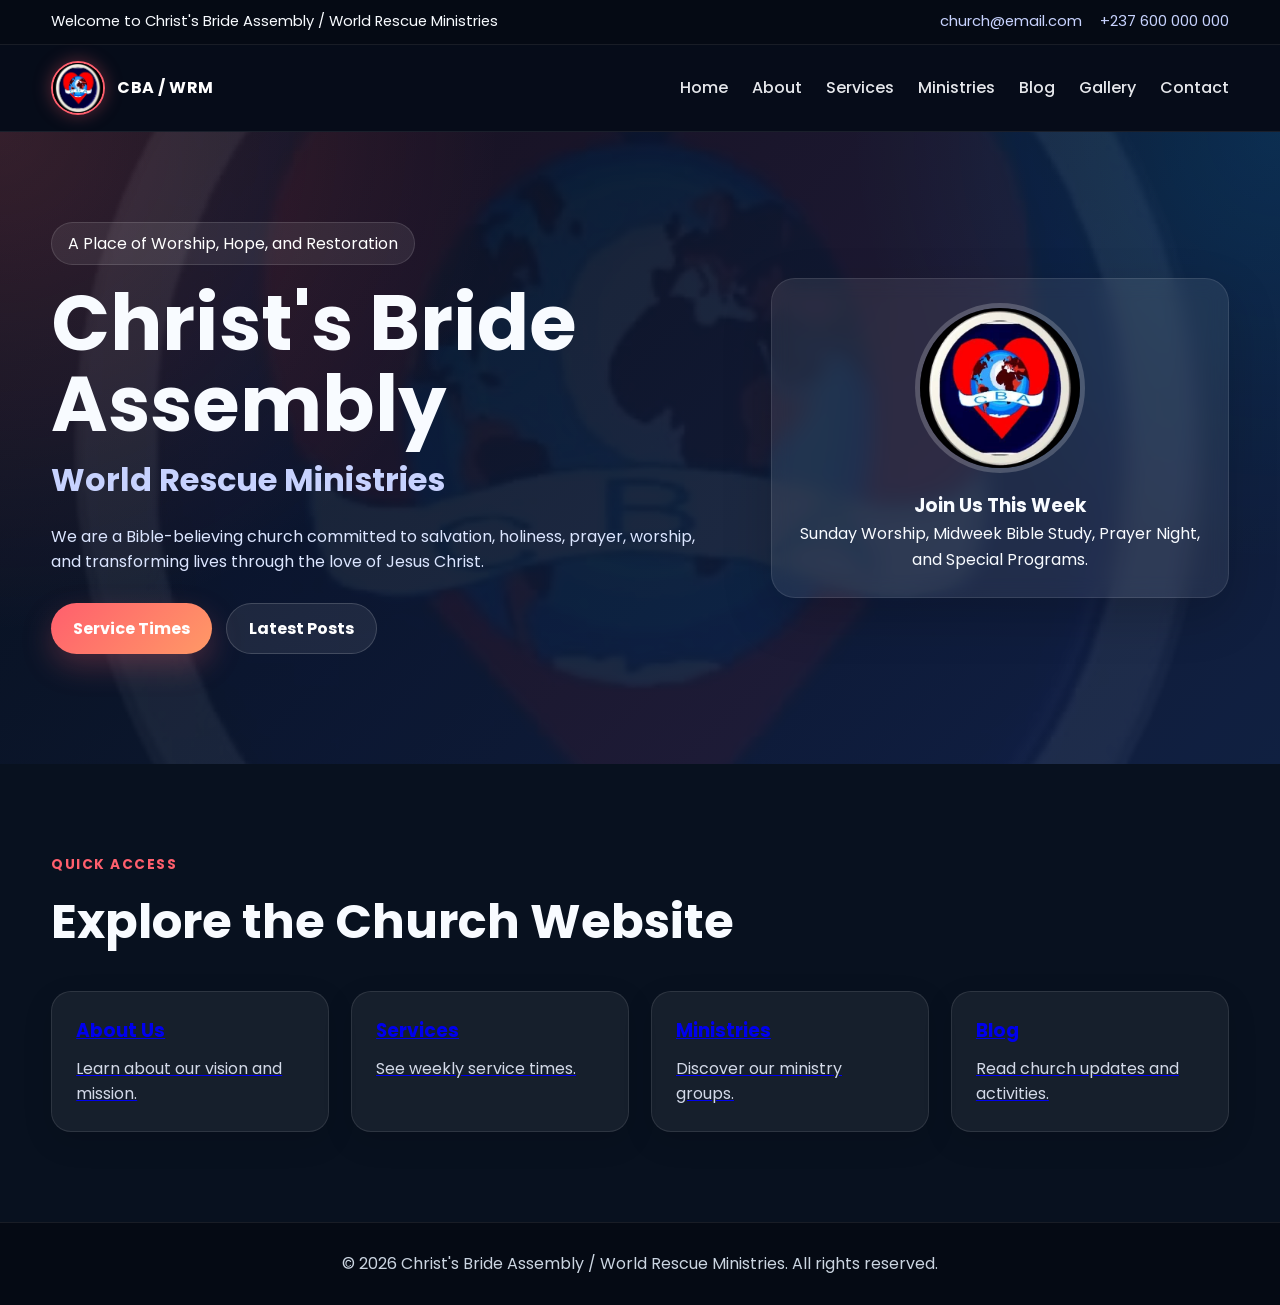
==== commit 3bff82f1: "Update index.html" ====
--- a/index.html
+++ b/index.html
@@ -10,8 +10,6 @@
   <link rel="stylesheet" href="style.css" />
 </head>
 <body>
-
-  <!-- Top bar -->
   <div class="topbar">
     <div class="container topbar-inner">
       <p>Welcome to Christ's Bride Assembly / World Rescue Ministries</p>
@@ -22,217 +20,69 @@
     </div>
   </div>
 
-  <!-- Header -->
   <header class="header">
     <div class="container nav-container">
-      <a href="#home" class="logo-wrap">
+      <a href="index.html" class="logo-wrap">
         <img src="IMG-20260717-WA0004.jpg" alt="Church Logo" class="logo-img">
         <span class="logo-text">CBA / WRM</span>
       </a>
-
       <button class="menu-toggle" id="menuToggle" aria-label="Toggle menu">☰</button>
-
       <nav class="nav" id="navMenu">
-        <a href="#home">Home</a>
-        <a href="#about">About</a>
-        <a href="#services">Services</a>
-        <a href="#ministries">Ministries</a>
-        <a href="#news">Blog</a>
-        <a href="#gallery">Gallery</a>
-        <a href="#contact">Contact</a>
+        <a href="index.html">Home</a>
+        <a href="about.html">About</a>
+        <a href="services.html">Services</a>
+        <a href="ministries.html">Ministries</a>
+        <a href="blog.html">Blog</a>
+        <a href="gallery.html">Gallery</a>
+        <a href="contact.html">Contact</a>
       </nav>
     </div>
   </header>
 
-  <!-- Hero -->
-  <section class="hero" id="home">
-    <div class="hero-overlay"></div>
-    <div class="container hero-grid">
-      <div class="hero-content">
-        <p class="eyebrow">A Place of Worship, Hope, and Restoration</p>
-        <h1>Christ's Bride Assembly</h1>
-        <h2>World Rescue Ministries</h2>
-        <p class="hero-text">
-          We are a Bible-believing church committed to salvation, holiness, prayer, worship, and transforming lives through the love of Jesus Christ.
-        </p>
-        <div class="hero-actions">
-          <a href="#services" class="btn btn-primary">Service Times</a>
-          <a href="#news" class="btn btn-secondary">Latest Posts</a>
+  <main>
+    <section class="hero">
+      <div class="hero-overlay"></div>
+      <div class="container hero-grid">
+        <div class="hero-content">
+          <p class="eyebrow">A Place of Worship, Hope, and Restoration</p>
+          <h1>Christ's Bride Assembly</h1>
+          <h2>World Rescue Ministries</h2>
+          <p class="hero-text">
+            We are a Bible-believing church committed to salvation, holiness, prayer, worship, and transforming lives through the love of Jesus Christ.
+          </p>
+          <div class="hero-actions">
+            <a href="services.html" class="btn btn-primary">Service Times</a>
+            <a href="blog.html" class="btn btn-secondary">Latest Posts</a>
+          </div>
         </div>
-      </div>
 
-      <div class="hero-card">
-        <div class="hero-card-inner">
-          <img src="IMG-20260717-WA0004.jpg" alt="Church Logo" class="hero-logo">
-          <div>
-            <h3>Join Us This Week</h3>
-            <p>Sunday Worship, Midweek Bible Study, Prayer Night, and Special Programs.</p>
+        <div class="hero-card">
+          <div class="hero-card-inner">
+            <img src="IMG-20260717-WA0004.jpg" alt="Church Logo" class="hero-logo">
+            <div>
+              <h3>Join Us This Week</h3>
+              <p>Sunday Worship, Midweek Bible Study, Prayer Night, and Special Programs.</p>
+            </div>
           </div>
         </div>
       </div>
-    </div>
-  </section>
+    </section>
 
-  <!-- About -->
-  <section class="section" id="about">
-    <div class="container">
-      <div class="section-heading">
-        <p class="section-label">About Us</p>
-        <h2>Who We Are</h2>
-      </div>
-      <div class="about-grid">
-        <div class="about-card">
-          <h3>Our Vision</h3>
-          <p>To win souls, disciple believers, and raise a generation that serves God with passion and truth.</p>
+    <section class="section">
+      <div class="container">
+        <div class="section-heading">
+          <p class="section-label">Quick Access</p>
+          <h2>Explore the Church Website</h2>
         </div>
-        <div class="about-card">
-          <h3>Our Mission</h3>
-          <p>To preach the gospel of Jesus Christ, support families, and impact communities with practical love and power.</p>
-        </div>
-        <div class="about-card">
-          <h3>Our Motto</h3>
-          <p>Restoring lives, raising disciples, and revealing Christ in all nations.</p>
+        <div class="about-grid">
+          <a class="about-card" href="about.html"><h3>About Us</h3><p>Learn about our vision and mission.</p></a>
+          <a class="about-card" href="services.html"><h3>Services</h3><p>See weekly service times.</p></a>
+          <a class="about-card" href="ministries.html"><h3>Ministries</h3><p>Discover our ministry groups.</p></a>
+          <a class="about-card" href="blog.html"><h3>Blog</h3><p>Read church updates and activities.</p></a>
         </div>
       </div>
-    </div>
-  </section>
-
-  <!-- Services -->
-  <section class="section alt-bg" id="services">
-    <div class="container">
-      <div class="section-heading">
-        <p class="section-label">Service Times</p>
-        <h2>Weekly Church Programs</h2>
-      </div>
-      <div class="service-grid">
-        <div class="service-card">
-          <h3>Sunday Worship</h3>
-          <p>8:00 AM - 11:00 AM</p>
-          <span>Main worship service with praise, word, and prayers.</span>
-        </div>
-        <div class="service-card">
-          <h3>Tuesday Bible Study</h3>
-          <p>5:30 PM - 7:00 PM</p>
-          <span>Deep teaching and interactive Bible discussion.</span>
-        </div>
-        <div class="service-card">
-          <h3>Friday Prayer Night</h3>
-          <p>6:00 PM - 8:00 PM</p>
-          <span>Prayer, intercession, and spiritual restoration.</span>
-        </div>
-        <div class="service-card">
-          <h3>Youth Fellowship</h3>
-          <p>Saturday 4:00 PM</p>
-          <span>Fellowship, growth, and training for young believers.</span>
-        </div>
-      </div>
-    </div>
-  </section>
-
-  <!-- Ministries -->
-  <section class="section" id="ministries">
-    <div class="container">
-      <div class="section-heading">
-        <p class="section-label">Ministries</p>
-        <h2>Areas of Service</h2>
-      </div>
-      <div class="ministry-grid">
-        <div class="ministry-card">Choir Ministry</div>
-        <div class="ministry-card">Youth Ministry</div>
-        <div class="ministry-card">Women Ministry</div>
-        <div class="ministry-card">Men Ministry</div>
-        <div class="ministry-card">Children Ministry</div>
-        <div class="ministry-card">Evangelism Team</div>
-      </div>
-    </div>
-  </section>
-
-  <!-- Blog / News -->
-  <section class="section alt-bg" id="news">
-    <div class="container">
-      <div class="section-heading">
-        <p class="section-label">Church News</p>
-        <h2>Latest Posts and Activities</h2>
-      </div>
-
-      <!-- Add post button -->
-      <div class="post-toolbar">
-        <button class="btn btn-primary" id="openPostFormBtn">Add New Post</button>
-      </div>
-
-      <!-- Hidden form for adding posts -->
-      <div class="post-form-wrap hidden" id="postFormWrap">
-        <form id="postForm" class="post-form">
-          <h3>Add Church Post</h3>
-          <input type="text" id="postTitle" placeholder="Post title" required>
-          <input type="text" id="postCategory" placeholder="Category e.g. Service, Event" required>
-          <textarea id="postContent" placeholder="Write the church update here..." required></textarea>
-          <input type="text" id="postImage" placeholder="Image file name or URL (optional)">
-          <button type="submit" class="btn btn-primary">Publish Post</button>
-          <button type="button" class="btn btn-secondary" id="closePostFormBtn">Cancel</button>
-        </form>
-      </div>
-
-      <div class="posts-grid" id="postsGrid"></div>
-    </div>
-  </section>
-
-  <!-- Gallery -->
-  <section class="section" id="gallery">
-    <div class="container">
-      <div class="section-heading">
-        <p class="section-label">Gallery</p>
-        <h2>Church Moments</h2>
-      </div>
-
-      <div class="marquee">
-        <div class="marquee-track">
-          <img src="IMG-20260717-WA0004.jpg" alt="Church photo 1">
-          <img src="IMG-20260717-WA0004.jpg" alt="Church photo 2">
-          <img src="IMG-20260717-WA0004.jpg" alt="Church photo 3">
-          <img src="IMG-20260717-WA0004.jpg" alt="Church photo 4">
-          <img src="IMG-20260717-WA0004.jpg" alt="Church photo 5">
-          <img src="IMG-20260717-WA0004.jpg" alt="Church photo 6">
-        </div>
-      </div>
-    </div>
-  </section>
-
-  <!-- Contact -->
-  <section class="section alt-bg" id="contact">
-    <div class="container">
-      <div class="section-heading">
-        <p class="section-label">Contact</p>
-        <h2>Get In Touch</h2>
-      </div>
-
-      <div class="contact-grid">
-        <div class="contact-card">
-          <h3>Address</h3>
-          <p>123 Grace Street, Yaoundé, Cameroon</p>
-        </div>
-        <div class="contact-card">
-          <h3>Phone</h3>
-          <p>+237 600 000 000</p>
-        </div>
-        <div class="contact-card">
-          <h3>Email</h3>
-          <p>church@email.com</p>
-        </div>
-        <div class="contact-card">
-          <h3>Service Hours</h3>
-          <p>Sunday - Friday</p>
-        </div>
-      </div>
-
-      <form class="contact-form">
-        <input type="text" placeholder="Your Name">
-        <input type="email" placeholder="Your Email">
-        <textarea placeholder="Your Message"></textarea>
-        <button type="submit" class="btn btn-primary">Send Message</button>
-      </form>
-    </div>
-  </section>
+    </section>
+  </main>
 
   <footer class="footer">
     <div class="container footer-inner">
@@ -242,248 +92,4 @@
 
   <script src="script.js"></script>
 </body>
-</html><!DOCTYPE html>
-<html lang="en">
-<head>
-  <meta charset="UTF-8" />
-  <meta name="viewport" content="width=device-width, initial-scale=1.0" />
-  <title>Christ's Bride Assembly | World Rescue Ministries</title>
-  <link rel="preconnect" href="https://fonts.googleapis.com">
-  <link rel="preconnect" href="https://fonts.gstatic.com" crossorigin>
-  <link href="https://fonts.googleapis.com/css2?family=Poppins:wght@300;400;500;600;700;800&display=swap" rel="stylesheet">
-  <link rel="stylesheet" href="style.css" />
-</head>
-<body>
-
-  <!-- Top bar -->
-  <div class="topbar">
-    <div class="container topbar-inner">
-      <p>Welcome to Christ's Bride Assembly / World Rescue Ministries</p>
-      <div class="topbar-links">
-        <a href="mailto:church@email.com">church@email.com</a>
-        <a href="tel:+237600000000">+237 600 000 000</a>
-      </div>
-    </div>
-  </div>
-
-  <!-- Header -->
-  <header class="header">
-    <div class="container nav-container">
-      <a href="#home" class="logo-wrap">
-        <img src="IMG-20260717-WA0004.jpg" alt="Church Logo" class="logo-img">
-        <span class="logo-text">CBA / WRM</span>
-      </a>
-
-      <button class="menu-toggle" id="menuToggle" aria-label="Toggle menu">☰</button>
-
-      <nav class="nav" id="navMenu">
-        <a href="#home">Home</a>
-        <a href="#about">About</a>
-        <a href="#services">Services</a>
-        <a href="#ministries">Ministries</a>
-        <a href="#news">Blog</a>
-        <a href="#gallery">Gallery</a>
-        <a href="#contact">Contact</a>
-      </nav>
-    </div>
-  </header>
-
-  <!-- Hero -->
-  <section class="hero" id="home">
-    <div class="hero-overlay"></div>
-    <div class="container hero-grid">
-      <div class="hero-content">
-        <p class="eyebrow">A Place of Worship, Hope, and Restoration</p>
-        <h1>Christ's Bride Assembly</h1>
-        <h2>World Rescue Ministries</h2>
-        <p class="hero-text">
-          We are a Bible-believing church committed to salvation, holiness, prayer, worship, and transforming lives through the love of Jesus Christ.
-        </p>
-        <div class="hero-actions">
-          <a href="#services" class="btn btn-primary">Service Times</a>
-          <a href="#news" class="btn btn-secondary">Latest Posts</a>
-        </div>
-      </div>
-
-      <div class="hero-card">
-        <div class="hero-card-inner">
-          <img src="IMG-20260717-WA0004.jpg" alt="Church Logo" class="hero-logo">
-          <div>
-            <h3>Join Us This Week</h3>
-            <p>Sunday Worship, Midweek Bible Study, Prayer Night, and Special Programs.</p>
-          </div>
-        </div>
-      </div>
-    </div>
-  </section>
-
-  <!-- About -->
-  <section class="section" id="about">
-    <div class="container">
-      <div class="section-heading">
-        <p class="section-label">About Us</p>
-        <h2>Who We Are</h2>
-      </div>
-      <div class="about-grid">
-        <div class="about-card">
-          <h3>Our Vision</h3>
-          <p>To win souls, disciple believers, and raise a generation that serves God with passion and truth.</p>
-        </div>
-        <div class="about-card">
-          <h3>Our Mission</h3>
-          <p>To preach the gospel of Jesus Christ, support families, and impact communities with practical love and power.</p>
-        </div>
-        <div class="about-card">
-          <h3>Our Motto</h3>
-          <p>Restoring lives, raising disciples, and revealing Christ in all nations.</p>
-        </div>
-      </div>
-    </div>
-  </section>
-
-  <!-- Services -->
-  <section class="section alt-bg" id="services">
-    <div class="container">
-      <div class="section-heading">
-        <p class="section-label">Service Times</p>
-        <h2>Weekly Church Programs</h2>
-      </div>
-      <div class="service-grid">
-        <div class="service-card">
-          <h3>Sunday Worship</h3>
-          <p>8:00 AM - 11:00 AM</p>
-          <span>Main worship service with praise, word, and prayers.</span>
-        </div>
-        <div class="service-card">
-          <h3>Tuesday Bible Study</h3>
-          <p>5:30 PM - 7:00 PM</p>
-          <span>Deep teaching and interactive Bible discussion.</span>
-        </div>
-        <div class="service-card">
-          <h3>Friday Prayer Night</h3>
-          <p>6:00 PM - 8:00 PM</p>
-          <span>Prayer, intercession, and spiritual restoration.</span>
-        </div>
-        <div class="service-card">
-          <h3>Youth Fellowship</h3>
-          <p>Saturday 4:00 PM</p>
-          <span>Fellowship, growth, and training for young believers.</span>
-        </div>
-      </div>
-    </div>
-  </section>
-
-  <!-- Ministries -->
-  <section class="section" id="ministries">
-    <div class="container">
-      <div class="section-heading">
-        <p class="section-label">Ministries</p>
-        <h2>Areas of Service</h2>
-      </div>
-      <div class="ministry-grid">
-        <div class="ministry-card">Choir Ministry</div>
-        <div class="ministry-card">Youth Ministry</div>
-        <div class="ministry-card">Women Ministry</div>
-        <div class="ministry-card">Men Ministry</div>
-        <div class="ministry-card">Children Ministry</div>
-        <div class="ministry-card">Evangelism Team</div>
-      </div>
-    </div>
-  </section>
-
-  <!-- Blog / News -->
-  <section class="section alt-bg" id="news">
-    <div class="container">
-      <div class="section-heading">
-        <p class="section-label">Church News</p>
-        <h2>Latest Posts and Activities</h2>
-      </div>
-
-      <!-- Add post button -->
-      <div class="post-toolbar">
-        <button class="btn btn-primary" id="openPostFormBtn">Add New Post</button>
-      </div>
-
-      <!-- Hidden form for adding posts -->
-      <div class="post-form-wrap hidden" id="postFormWrap">
-        <form id="postForm" class="post-form">
-          <h3>Add Church Post</h3>
-          <input type="text" id="postTitle" placeholder="Post title" required>
-          <input type="text" id="postCategory" placeholder="Category e.g. Service, Event" required>
-          <textarea id="postContent" placeholder="Write the church update here..." required></textarea>
-          <input type="text" id="postImage" placeholder="Image file name or URL (optional)">
-          <button type="submit" class="btn btn-primary">Publish Post</button>
-          <button type="button" class="btn btn-secondary" id="closePostFormBtn">Cancel</button>
-        </form>
-      </div>
-
-      <div class="posts-grid" id="postsGrid"></div>
-    </div>
-  </section>
-
-  <!-- Gallery -->
-  <section class="section" id="gallery">
-    <div class="container">
-      <div class="section-heading">
-        <p class="section-label">Gallery</p>
-        <h2>Church Moments</h2>
-      </div>
-
-      <div class="marquee">
-        <div class="marquee-track">
-          <img src="IMG-20260717-WA0004.jpg" alt="Church photo 1">
-          <img src="IMG-20260717-WA0004.jpg" alt="Church photo 2">
-          <img src="IMG-20260717-WA0004.jpg" alt="Church photo 3">
-          <img src="IMG-20260717-WA0004.jpg" alt="Church photo 4">
-          <img src="IMG-20260717-WA0004.jpg" alt="Church photo 5">
-          <img src="IMG-20260717-WA0004.jpg" alt="Church photo 6">
-        </div>
-      </div>
-    </div>
-  </section>
-
-  <!-- Contact -->
-  <section class="section alt-bg" id="contact">
-    <div class="container">
-      <div class="section-heading">
-        <p class="section-label">Contact</p>
-        <h2>Get In Touch</h2>
-      </div>
-
-      <div class="contact-grid">
-        <div class="contact-card">
-          <h3>Address</h3>
-          <p>123 Grace Street, Yaoundé, Cameroon</p>
-        </div>
-        <div class="contact-card">
-          <h3>Phone</h3>
-          <p>+237 600 000 000</p>
-        </div>
-        <div class="contact-card">
-          <h3>Email</h3>
-          <p>church@email.com</p>
-        </div>
-        <div class="contact-card">
-          <h3>Service Hours</h3>
-          <p>Sunday - Friday</p>
-        </div>
-      </div>
-
-      <form class="contact-form">
-        <input type="text" placeholder="Your Name">
-        <input type="email" placeholder="Your Email">
-        <textarea placeholder="Your Message"></textarea>
-        <button type="submit" class="btn btn-primary">Send Message</button>
-      </form>
-    </div>
-  </section>
-
-  <footer class="footer">
-    <div class="container footer-inner">
-      <p>© 2026 Christ's Bride Assembly / World Rescue Ministries. All rights reserved.</p>
-    </div>
-  </footer>
-
-  <script src="script.js"></script>
-</body>
-</html>+</html>
